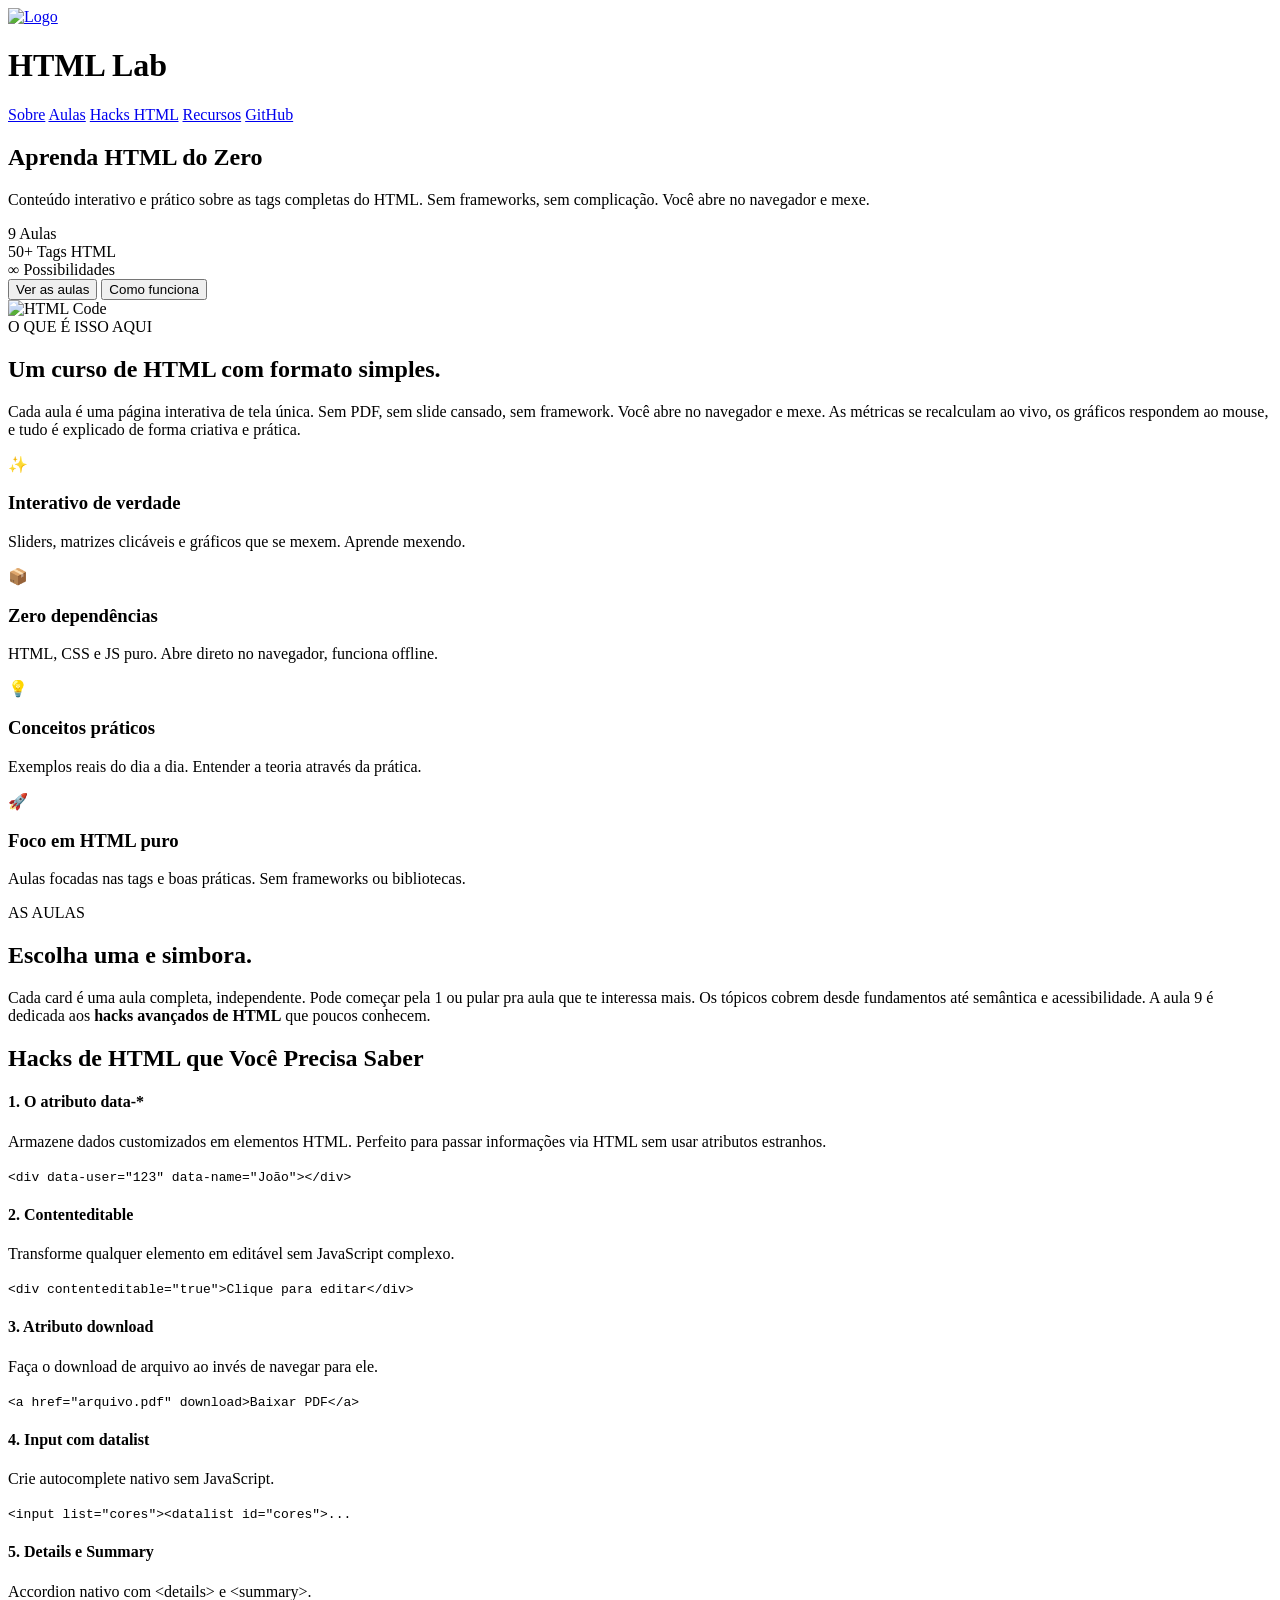
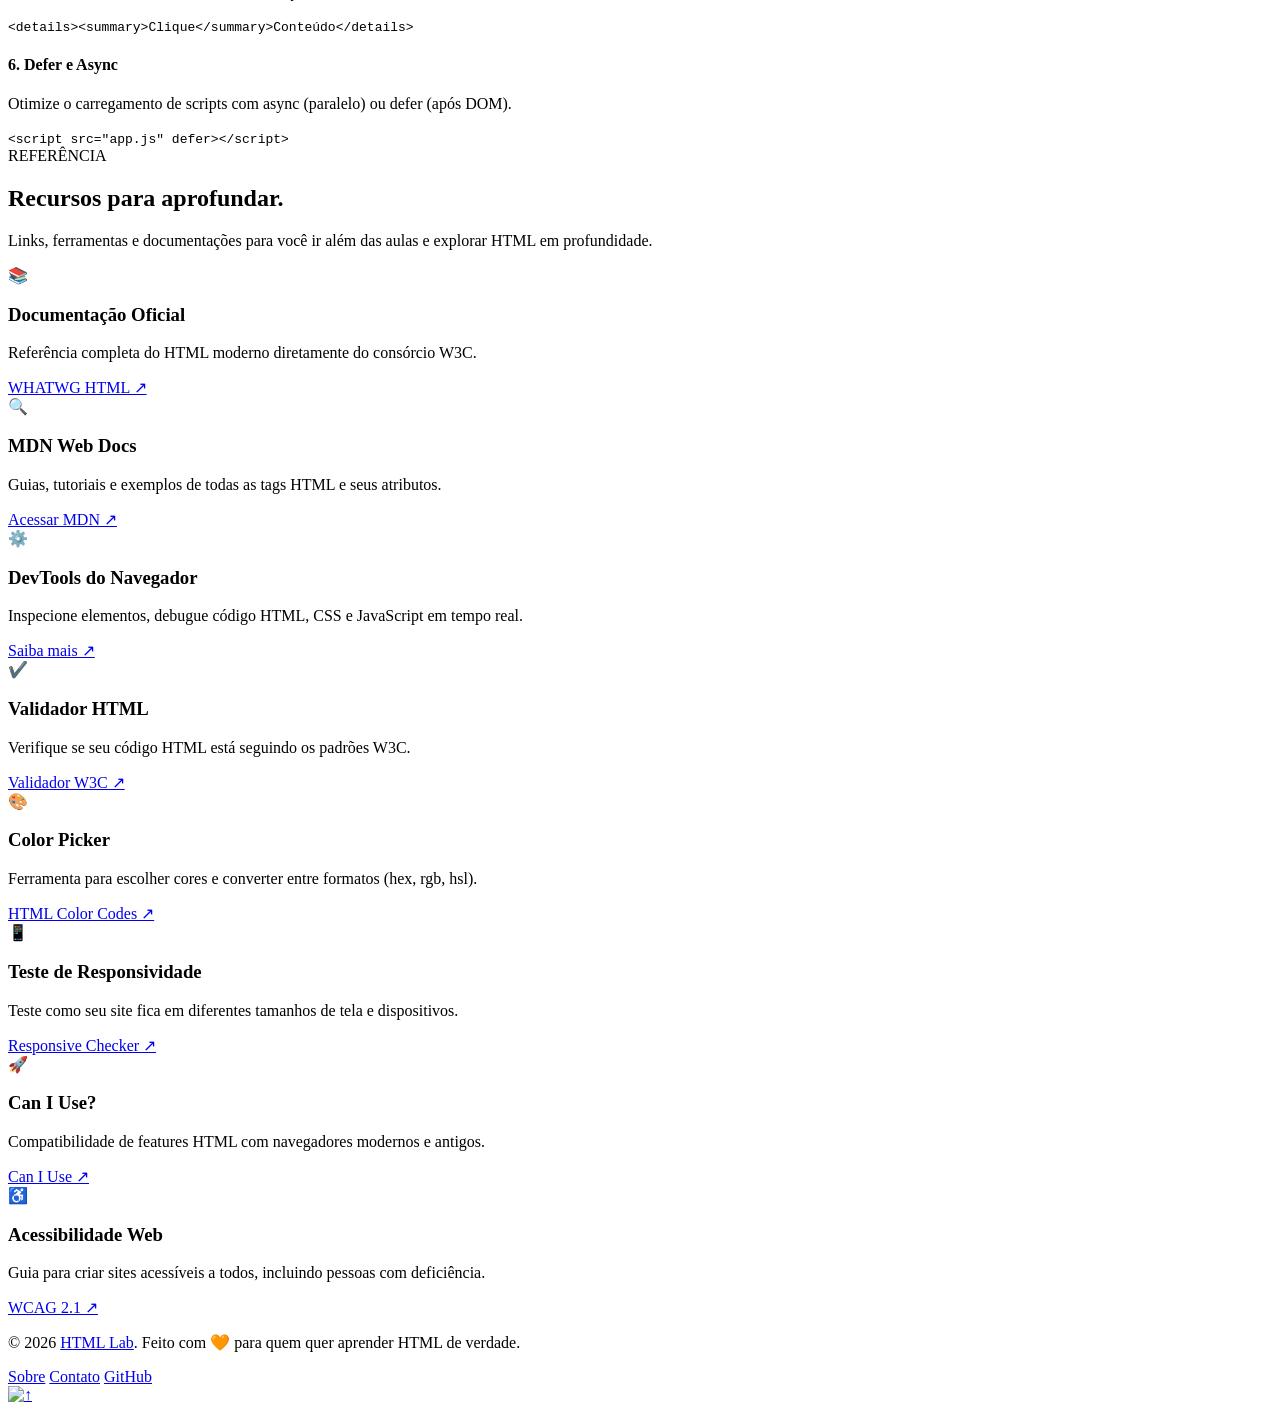
==== index.html @ 6359d2df "feat: update project title and branding from "Tudo Sobre HTML" to "HTML Lab" across all relevant fil" ====
<!DOCTYPE html>
<html lang="pt-BR">
<head>
    <meta charset="UTF-8">
    <meta name="viewport" content="width=device-width, initial-scale=1.0">
    <title>HTML Lab</title>
    <link rel="icon" type="image/x-icon" href="./img/favicon.ico">
    <link rel="stylesheet" href="css/style.css">
</head>
<body>
    <!-- HEADER -->
    <header class="header">
        <div class="header-container">
            <div class="logo">
                <a href="./"><img src="./img/logo.png" alt="Logo" class="logo-icon"></a>
                <h1>HTML Lab</h1>
            </div>
            <nav class="nav">
                <a href="#como-funciona">Sobre</a>
                <a href="#aulas">Aulas</a>
                <a href="#hacks">Hacks HTML</a>
                <a href="#recursos">Recursos</a>
                <a href="https://github.com/rhayssakramer/tudo-sobre-html" target="_blank">GitHub</a>
            </nav>
        </div>
    </header>

    <!-- HERO SECTION -->
    <section class="hero" id="sobre">
        <div class="hero-content">
            <h1>Aprenda HTML do Zero</h1>
            <p>Conteúdo interativo e prático sobre as tags completas do HTML. Sem frameworks, sem complicação. Você abre no navegador e mexe.</p>
            
            <!-- STATS COMPACTO -->
            <div class="stats stats-compact">
                <div class="stat-item">
                    <span class="stat-number">9</span>
                    <span class="stat-label">Aulas</span>
                </div>
                <div class="stat-item">
                    <span class="stat-number">50+</span>
                    <span class="stat-label">Tags HTML</span>
                </div>
                <div class="stat-item">
                    <span class="stat-number">∞</span>
                    <span class="stat-label">Possibilidades</span>
                </div>
            </div>
            
            <div class="hero-buttons">
                <button class="btn btn-primary" onclick="document.querySelector('#aulas').scrollIntoView({behavior: 'smooth'})">Ver as aulas</button>
                <button class="btn btn-secondary" onclick="document.querySelector('#como-funciona').scrollIntoView({behavior: 'smooth'})">Como funciona</button>
            </div>
        </div>
        <div class="hero-illustration">
            <img src="./img/html-3d.webp" alt="HTML Code" class="hero-image">
        </div>
    </section>

     <!-- COMO FUNCIONA -->
    <section class="como-funciona" id="como-funciona">
        <div class="como-funciona-header">
            <span class="como-label">O QUE É ISSO AQUI</span>
            <h2>Um curso de HTML <span class="destaque">com formato simples</span>.</h2>
            <p>Cada aula é uma página interativa de tela única. Sem PDF, sem slide cansado, sem framework. Você abre no navegador e mexe. As métricas se recalculam ao vivo, os gráficos respondem ao mouse, e tudo é explicado de forma criativa e prática.</p>
        </div>

        <div class="features-grid">
            <div class="feature-card">
                <div class="feature-icon">✨</div>
                <h3>Interativo de verdade</h3>
                <p>Sliders, matrizes clicáveis e gráficos que se mexem. Aprende mexendo.</p>
            </div>

            <div class="feature-card">
                <div class="feature-icon">📦</div>
                <h3>Zero dependências</h3>
                <p>HTML, CSS e JS puro. Abre direto no navegador, funciona offline.</p>
            </div>

            <div class="feature-card">
                <div class="feature-icon">💡</div>
                <h3>Conceitos práticos</h3>
                <p>Exemplos reais do dia a dia. Entender a teoria através da prática.</p>
            </div>

            <div class="feature-card">
                <div class="feature-icon">🚀</div>
                <h3>Foco em HTML puro</h3>
                <p>Aulas focadas nas tags e boas práticas. Sem frameworks ou bibliotecas.</p>
            </div>
        </div>
    </section>

    <!-- AULAS -->
    <section class="aulas" id="aulas">
        <div class="aulas-header">
            <span class="aulas-label">AS AULAS</span>
            <h2>Escolha uma e <span class="destaque">simbora.</span></h2>
            <p>Cada card é uma aula completa, independente. Pode começar pela 1 ou pular pra aula que te interessa mais. Os tópicos cobrem desde fundamentos até semântica e acessibilidade. A aula 9 é dedicada aos <strong>hacks avançados de HTML</strong> que poucos conhecem.</p>
        </div>
        <div class="aulas-grid">
            <!-- Cards gerados dinamicamente por JavaScript -->
        </div>
    </section>

    <!-- CTA -->
    <section class="hacks" id="hacks">
        <h2>Hacks de <span class="destaque">HTML</span> que Você Precisa Saber</h2>
        <div class="hacks-container">
            <div class="hack-item">
                <h4>1. O atributo data-*</h4>
                <p>Armazene dados customizados em elementos HTML. Perfeito para passar informações via HTML sem usar atributos estranhos.</p>
                <code>&lt;div data-user="123" data-name="João"&gt;&lt;/div&gt;</code>
            </div>
            <div class="hack-item">
                <h4>2. Contenteditable</h4>
                <p>Transforme qualquer elemento em editável sem JavaScript complexo.</p>
                <code>&lt;div contenteditable="true"&gt;Clique para editar&lt;/div&gt;</code>
            </div>
            <div class="hack-item">
                <h4>3. Atributo download</h4>
                <p>Faça o download de arquivo ao invés de navegar para ele.</p>
                <code>&lt;a href="arquivo.pdf" download&gt;Baixar PDF&lt;/a&gt;</code>
            </div>
            <div class="hack-item">
                <h4>4. Input com datalist</h4>
                <p>Crie autocomplete nativo sem JavaScript.</p>
                <code>&lt;input list="cores"&gt;&lt;datalist id="cores"&gt;...</code>
            </div>
            <div class="hack-item">
                <h4>5. Details e Summary</h4>
                <p>Accordion nativo com &lt;details&gt; e &lt;summary&gt;.</p>
                <code>&lt;details&gt;&lt;summary&gt;Clique&lt;/summary&gt;Conteúdo&lt;/details&gt;</code>
            </div>
            <div class="hack-item">
                <h4>6. Defer e Async</h4>
                <p>Otimize o carregamento de scripts com async (paralelo) ou defer (após DOM).</p>
                <code>&lt;script src="app.js" defer&gt;&lt;/script&gt;</code>
            </div>
        </div>
    </section>

    <!-- RECURSOS -->
    <section class="recursos" id="recursos">
        <div class="recursos-header">
            <span class="recursos-label">REFERÊNCIA</span>
            <h2>Recursos para <span class="destaque">aprofundar</span>.</h2>
            <p>Links, ferramentas e documentações para você ir além das aulas e explorar HTML em profundidade.</p>
        </div>

        <div class="recursos-grid">
            <div class="recurso-card">
                <div class="recurso-icon">📚</div>
                <h3>Documentação Oficial</h3>
                <p>Referência completa do HTML moderno diretamente do consórcio W3C.</p>
                <a href="https://html.spec.whatwg.org/" target="_blank" class="recurso-link">WHATWG HTML ↗</a>
            </div>

            <div class="recurso-card">
                <div class="recurso-icon">🔍</div>
                <h3>MDN Web Docs</h3>
                <p>Guias, tutoriais e exemplos de todas as tags HTML e seus atributos.</p>
                <a href="https://developer.mozilla.org/pt-BR/docs/Web/HTML" target="_blank" class="recurso-link">Acessar MDN ↗</a>
            </div>

            <div class="recurso-card">
                <div class="recurso-icon">⚙️</div>
                <h3>DevTools do Navegador</h3>
                <p>Inspecione elementos, debugue código HTML, CSS e JavaScript em tempo real.</p>
                <a href="https://developer.mozilla.org/pt-BR/docs/Learn/Common_questions/Tools_and_setup/What_are_browser_developer_tools" target="_blank" class="recurso-link">Saiba mais ↗</a>
            </div>

            <div class="recurso-card">
                <div class="recurso-icon">✔️</div>
                <h3>Validador HTML</h3>
                <p>Verifique se seu código HTML está seguindo os padrões W3C.</p>
                <a href="https://validator.w3.org/" target="_blank" class="recurso-link">Validador W3C ↗</a>
            </div>

            <div class="recurso-card">
                <div class="recurso-icon">🎨</div>
                <h3>Color Picker</h3>
                <p>Ferramenta para escolher cores e converter entre formatos (hex, rgb, hsl).</p>
                <a href="https://htmlcolorcodes.com/" target="_blank" class="recurso-link">HTML Color Codes ↗</a>
            </div>

            <div class="recurso-card">
                <div class="recurso-icon">📱</div>
                <h3>Teste de Responsividade</h3>
                <p>Teste como seu site fica em diferentes tamanhos de tela e dispositivos.</p>
                <a href="https://responsivedesignchecker.com/" target="_blank" class="recurso-link">Responsive Checker ↗</a>
            </div>

            <div class="recurso-card">
                <div class="recurso-icon">🚀</div>
                <h3>Can I Use?</h3>
                <p>Compatibilidade de features HTML com navegadores modernos e antigos.</p>
                <a href="https://caniuse.com/" target="_blank" class="recurso-link">Can I Use ↗</a>
            </div>

            <div class="recurso-card">
                <div class="recurso-icon">♿</div>
                <h3>Acessibilidade Web</h3>
                <p>Guia para criar sites acessíveis a todos, incluindo pessoas com deficiência.</p>
                <a href="https://www.w3.org/WAI/WCAG21/quickref/pt-BR/" target="_blank" class="recurso-link">WCAG 2.1 ↗</a>
            </div>
        </div>
    </section>

    <!-- FOOTER -->
    <footer class="footer">
        <div class="footer-content">
            <p>&copy; 2026 <a href="https://github.com/rhayssakramer/tudo-sobre-html">HTML Lab</a>. Feito com 🧡 para quem quer aprender HTML de verdade.</p>
            <div class="footer-links">
                <a href="#como-funciona">Sobre</a>
                <a href="https://rhayssakramer.vercel.app/">Contato</a>
                <a href="https://github.com/rhayssakramer" target="_blank">GitHub</a>
            </div>
        </div>
    </footer>

    <!-- BOTÃO VOLTAR AO TOPO -->
    <a href="#" class="scroll-to-top" id="scrollToTop">
        <img src="./img/next.png" alt="↑">
    </a>

    <script src="js/aulas.js"></script>
    <script src="js/script.js"></script>
</body>
</html>
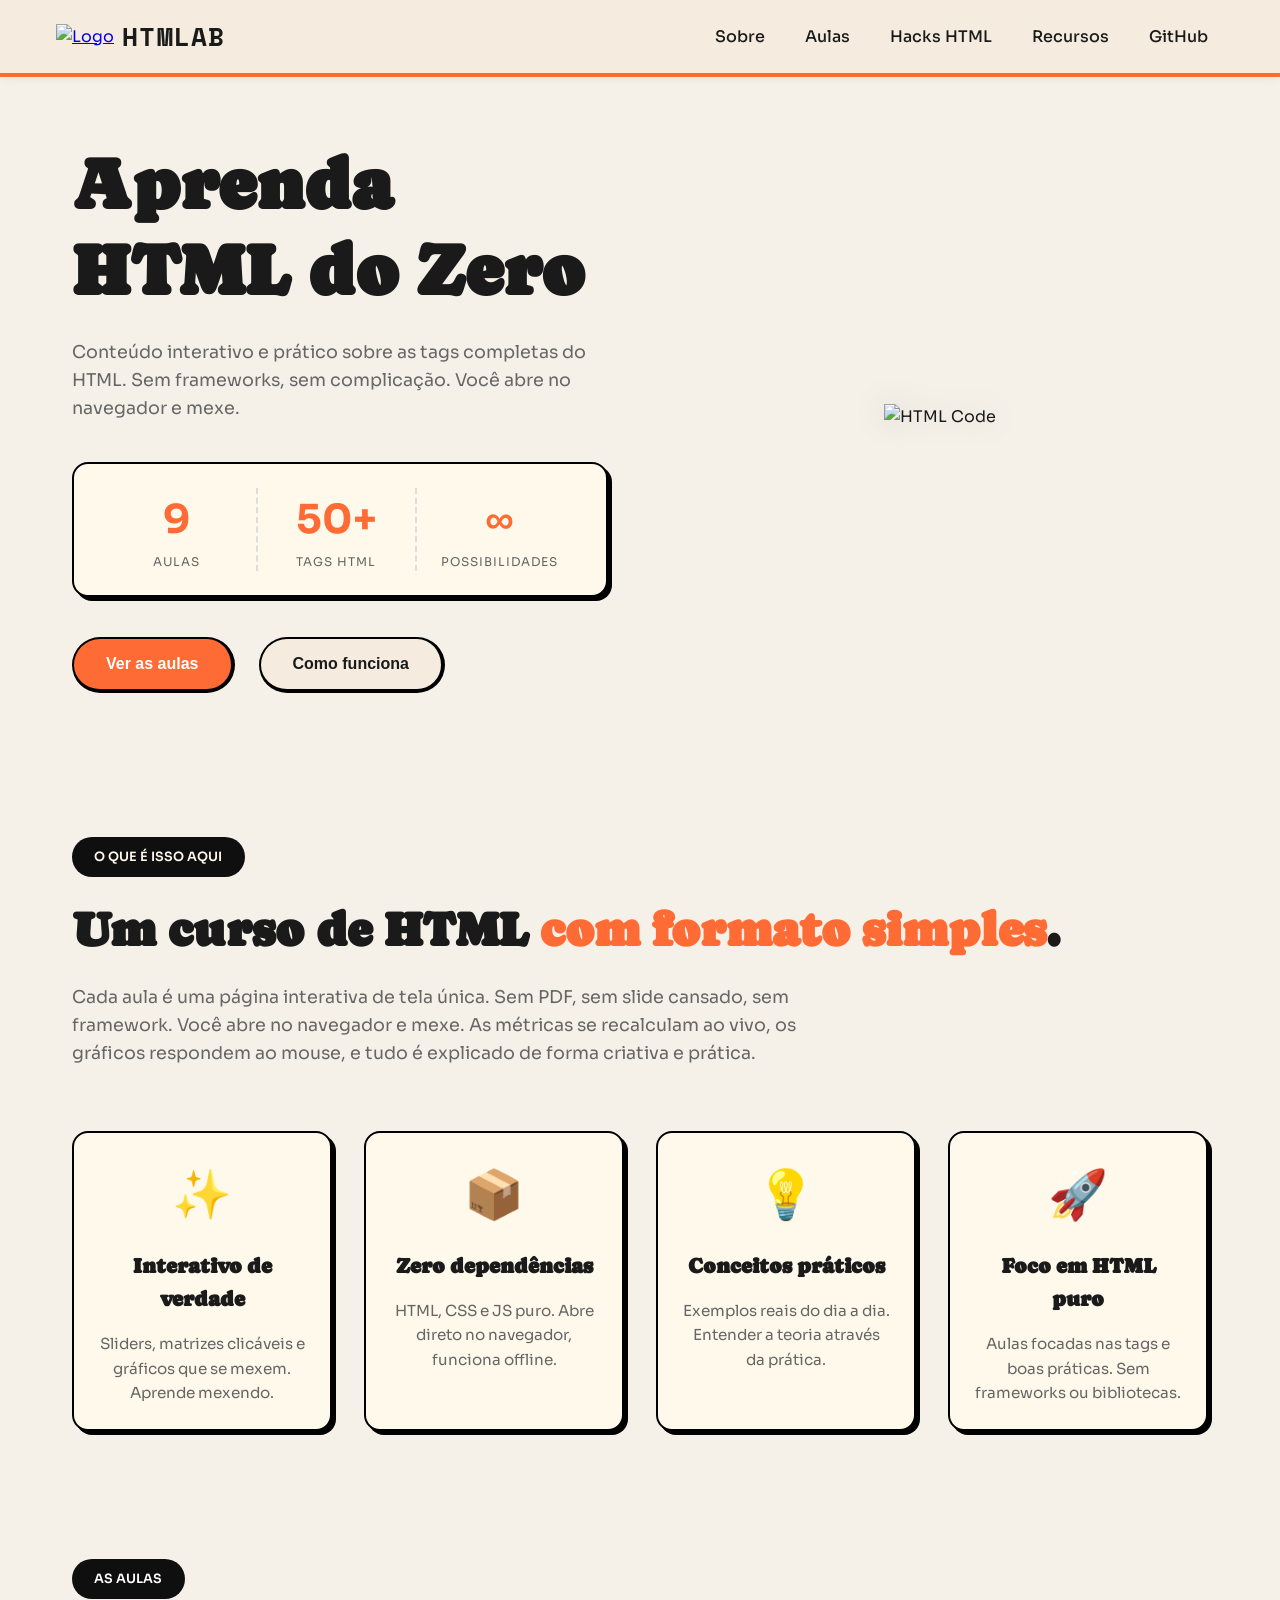
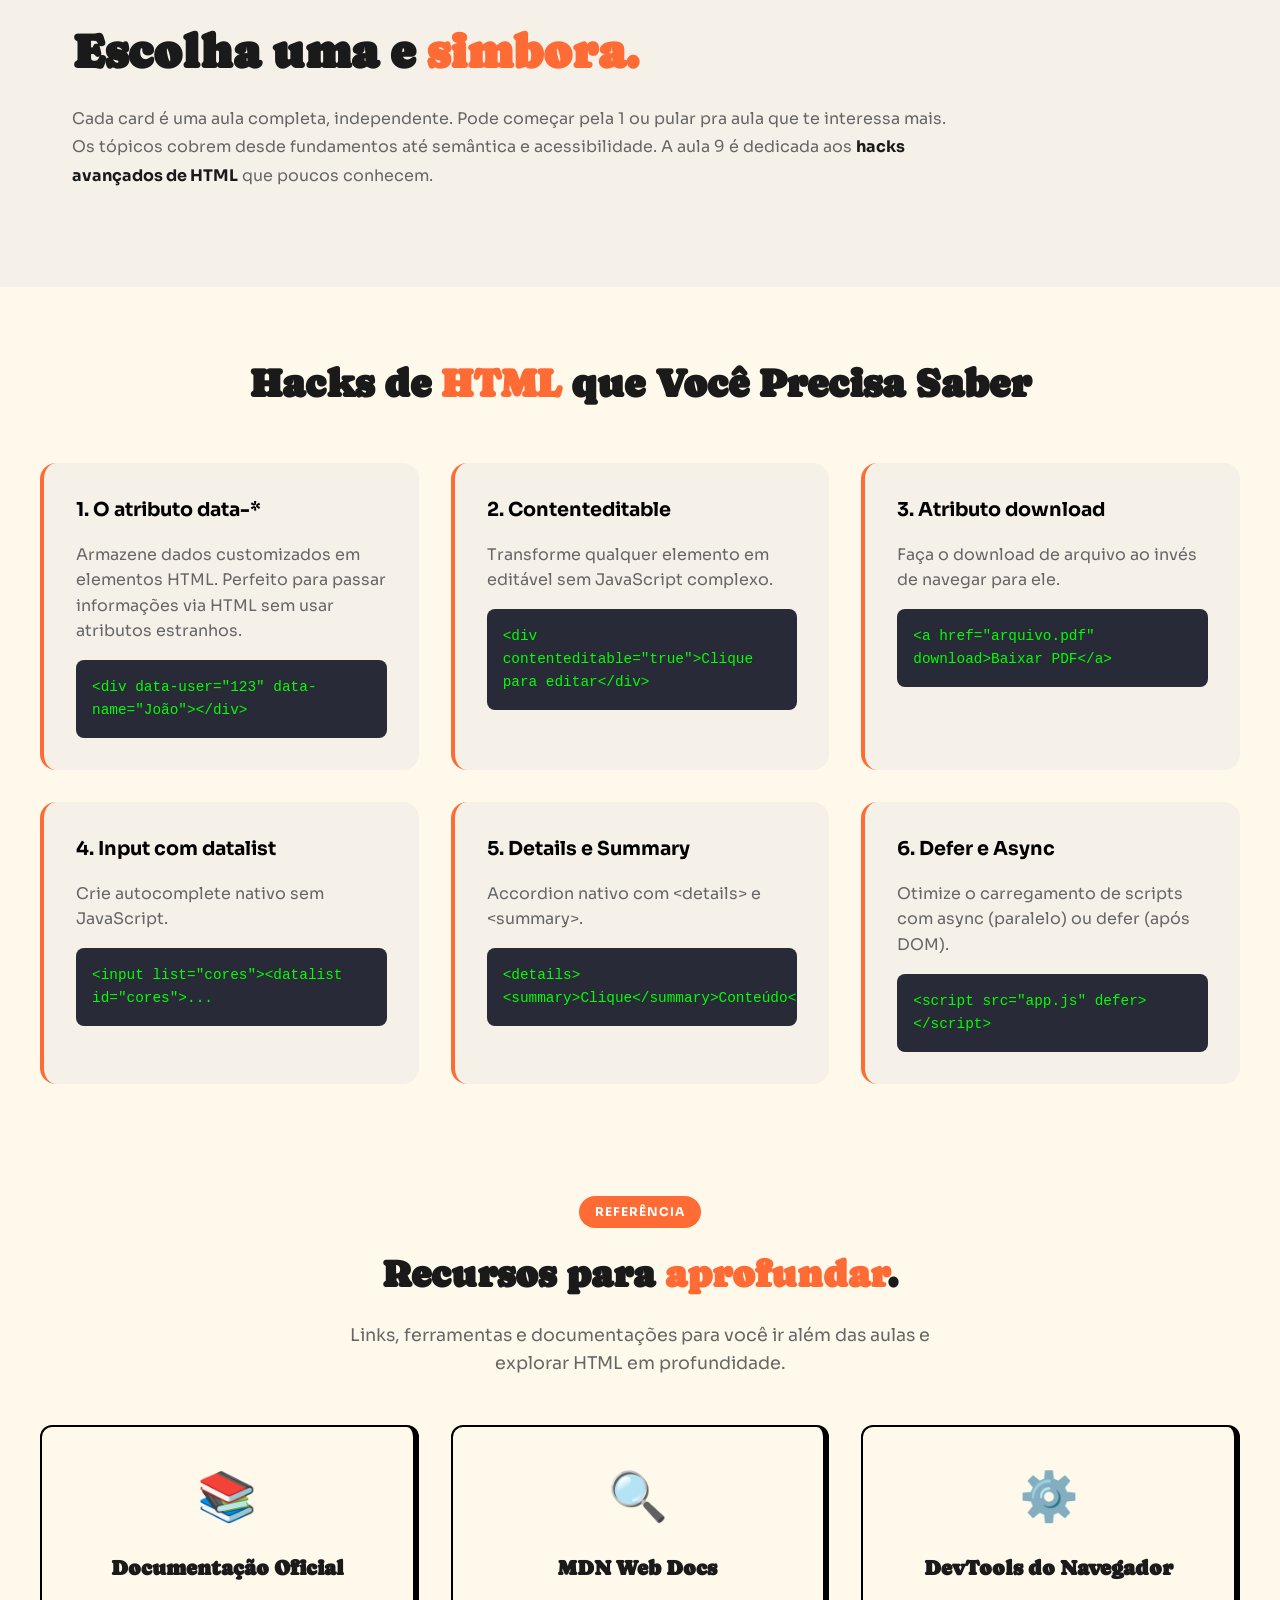
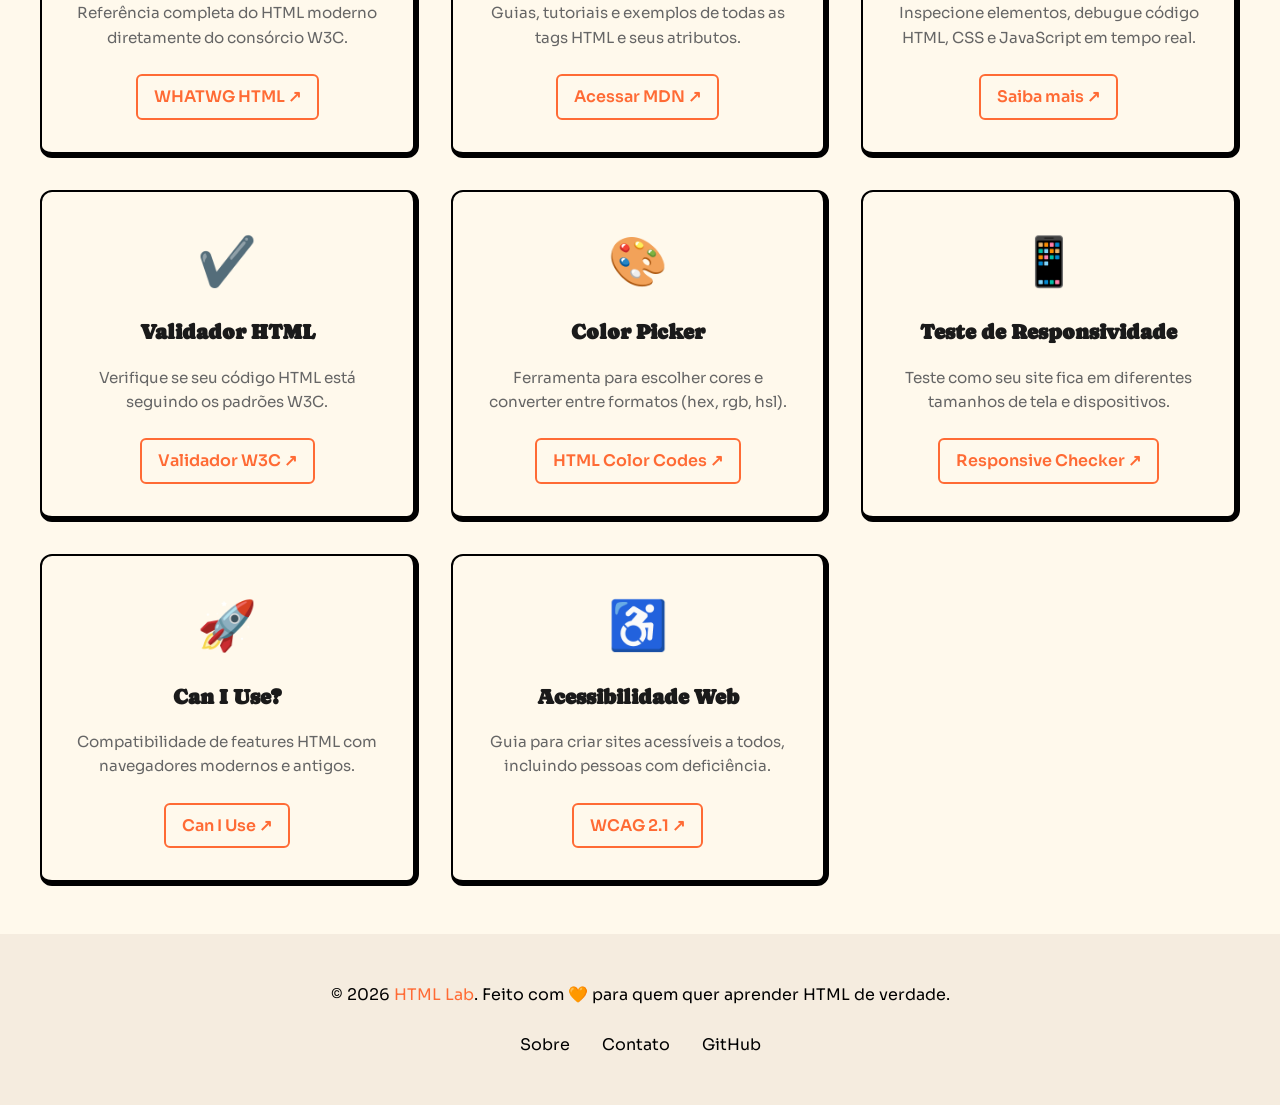
==== commit 923f46d4: "feat: update project title from "HTML Lab" to "HTMLAB" across multiple files" ====
--- a/index.html
+++ b/index.html
@@ -13,7 +13,7 @@
         <div class="header-container">
             <div class="logo">
                 <a href="./"><img src="./img/logo.png" alt="Logo" class="logo-icon"></a>
-                <h1>HTML Lab</h1>
+                <h1>HTMLAB</h1>
             </div>
             <nav class="nav">
                 <a href="#como-funciona">Sobre</a>
--- a/css/style.css
+++ b/css/style.css
@@ -0,0 +1,790 @@
+@import url('https://fonts.googleapis.com/css2?family=Caprasimo&display=swap');
+@import url('https://fonts.googleapis.com/css2?family=Sora:wght@400;600;700&display=swap');
+@import url('https://fonts.googleapis.com/css2?family=JetBrains+Mono:wght@400;500&display=swap');
+@import url('https://fonts.googleapis.com/css2?family=Space+Mono:wght@400;700&display=swap');
+
+* {
+    margin: 0;
+    padding: 0;
+    box-sizing: border-box;
+}
+
+:root {
+    --primary-color: #ff6b35;
+    --secondary-color: #4a90a4;
+    --accent-color: #ffc107;
+    --dark-bg: #0f0f0f;
+    --light-bg: #f5f0e8;
+    --text-dark: #1a1a1a;
+    --text-light: #666;
+    --border-radius: 16px;
+}
+
+body {
+    font-family: 'Sora', 'Segoe UI', Tahoma, Geneva, Verdana, sans-serif;
+    background-color: var(--light-bg);
+    color: var(--text-dark);
+    line-height: 1.6;
+}
+
+h1, h2, h3, h4, h5, h6 {
+    font-family: 'Caprasimo', serif;
+}
+
+/* HEADER */
+.header {
+    background: #f5ecdf;
+    border-bottom: 4px solid var(--primary-color);
+    position: sticky;
+    top: 0;
+    z-index: 100;
+    box-shadow: 0 2px 10px rgba(0, 0, 0, 0.05);
+}
+
+.header-container {
+    max-width: 1200px;
+    margin: 0 auto;
+    padding: 1rem 1rem;
+    display: flex;
+    justify-content: space-between;
+    align-items: center;
+}
+
+.logo {
+    display: flex;
+    align-items: center;
+    gap: 0.5rem;
+    text-decoration: none;
+    color: var(--text-dark);
+}
+
+.logo-icon {
+    width: 27px;
+    height: auto;
+}
+
+.logo h1 {
+    font-size: 1.6rem;
+    font-style: bold;
+    font-weight: bolder;
+    font-family: 'Space Mono', 'Courier New', monospace;
+    letter-spacing: 0.05em;
+}
+
+.nav {
+    display: flex;
+    gap: 0.5rem;
+    align-items: center;
+}
+
+.nav a {
+    text-decoration: none;
+    color: var(--text-dark);
+    font-weight: 500;
+    transition: all 0.3s;
+    padding: 0.4rem 1rem;
+    border-radius: 50px;
+}
+
+.nav a:hover {
+    background-color: #2d2d2d;
+    color: white;
+}
+
+/* HERO */
+.hero {
+    max-width: 1200px;
+    margin: 4rem auto;
+    padding: 0 2rem;
+    display: grid;
+    grid-template-columns: 1fr 1fr;
+    gap: 4rem;
+    align-items: center;
+}
+
+.hero-content h1 {
+    font-size: 4.5rem;
+    margin-bottom: 1.5rem;
+    line-height: 1.2;
+    color: var(--text-dark);
+}
+
+.hero-content p {
+    font-size: 1.1rem;
+    color: var(--text-light);
+    margin-bottom: 2.5rem;
+}
+
+.hero-buttons {
+    display: flex;
+    gap: 1.5rem;
+    flex-wrap: wrap;
+}
+
+.btn {
+    padding: 1rem 2rem;
+    border: 2px solid #000;
+    border-right: 4px solid #000;
+    border-bottom: 4px solid #000;
+    border-radius: 50px;
+    font-size: 1rem;
+    font-weight: 600;
+    cursor: pointer;
+    transition: all 0.3s;
+    text-decoration: none;
+    display: inline-block;
+}
+
+.btn-primary {
+    background-color: var(--primary-color);
+    color: white;
+}
+
+.btn-primary:hover {
+    transform: translateY(-3px) translateX(-3px);
+}
+
+.btn-secondary {
+    background-color: #f5ecdf;
+    color: var(--text-dark);
+    border: 2px solid #000;
+    border-right: 4px solid #000;
+    border-bottom: 4px solid #000;
+}
+
+.btn-secondary:hover {
+    background-color: var(--light-bg);
+    transform: translateY(-3px) translateX(-3px);
+}
+
+.btn-lg {
+    padding: 1.5rem 3rem;
+    font-size: 1.1rem;
+}
+
+.hero-illustration {
+    display: flex;
+    justify-content: center;
+    align-items: center;
+}
+
+.hero-image {
+    max-width: 100%;
+    height: auto;
+    filter: drop-shadow(0 0 15px rgba(0, 0, 0, 0.15));
+}
+
+/* STATS */
+.stats {
+    display: flex;
+    justify-content: center;
+    gap: 0;
+    padding: 1.5rem;
+    background: #fff9ec;
+    border-radius: var(--border-radius);
+    border: 2px solid #000;
+    max-width: 100%;
+    box-shadow: 4px 4px 0 #000;
+}
+
+.stats-compact {
+    margin: 2rem 0 2.5rem 0;
+    padding: 1.5rem;
+    gap: 0;
+    border: 2px solid #000;
+    box-shadow: 4px 4px 0 #000;
+}
+
+.stats-compact .stat-number {
+    font-size: 2.5rem;
+}
+
+.stats-compact .stat-label {
+    font-size: 0.75rem;
+    text-transform: uppercase;
+    letter-spacing: 1px;
+}
+
+.stat-item {
+    text-align: center;
+    display: flex;
+    flex-direction: column;
+    padding: 0 1.5rem;
+    flex: 1;
+}
+
+.stat-item:not(:last-child) {
+    border-right: 2px dashed #ddd;
+}
+
+.stat-number {
+    font-size: 3rem;
+    font-weight: bold;
+    color: var(--primary-color);
+}
+
+.stat-label {
+    color: var(--text-light);
+    font-size: 0.85rem;
+    text-transform: uppercase;
+    letter-spacing: 0.5px;
+}
+
+/* AULAS SECTION */
+.aulas {
+    max-width: 1200px;
+    margin: 3rem auto;
+    padding: 0 2rem;
+    scroll-margin-top: 100px;
+}
+
+.aulas-header {
+    margin-bottom: 3rem;
+}
+
+.aulas-label {
+    display: inline-block;
+    background: var(--dark-bg);
+    color: white;
+    padding: 0.6rem 1.4rem;
+    border-radius: 50px;
+    font-size: 0.8rem;
+    font-weight: 600;
+    margin-bottom: 1.5rem;
+}
+
+.aulas h2 {
+    font-size: 3rem;
+    margin-bottom: 1.5rem;
+    line-height: 1.2;
+}
+
+.aulas p {
+    font-size: 1rem;
+    color: var(--text-light);
+    max-width: 900px;
+    line-height: 1.8;
+}
+
+.aulas p strong {
+    font-weight: 700;
+    color: var(--text-dark);
+}
+
+.aulas-grid {
+    display: grid;
+    grid-template-columns: repeat(auto-fit, minmax(300px, 1fr));
+    gap: 2rem;
+}
+
+.aula-card {
+    background: #fff9ec;
+    border-radius: var(--border-radius);
+    padding: 2rem;
+    border: 3px solid #000;
+    border-top: 5px solid var(--card-color, #ff6b35);
+    transition: all 0.3s;
+    box-shadow: 4px 4px 0 #000, 0 5px 15px rgba(0, 0, 0, 0.08);
+    display: flex;
+    flex-direction: column;
+}
+
+.aula-card:hover {
+    transform: translateY(-8px);
+    box-shadow: 0 15px 30px rgba(0, 0, 0, 0.15);
+}
+
+.aula-card-header {
+    display: flex;
+    justify-content: space-between;
+    align-items: flex-start;
+    margin-bottom: 0;
+}
+
+.aula-label {
+    font-size: 0.7rem;
+    font-weight: 700;
+    color: #999;
+    letter-spacing: 1px;
+    display: flex;
+    flex-direction: column;
+}
+
+.aula-number {
+    font-size: 4rem;
+    font-weight: 900;
+    color: var(--card-color, #ff6b35);
+    margin-bottom: 0.8rem;
+    line-height: 0.8;
+    margin-top: -4px;
+}
+
+.aula-tag {
+    display: inline-block;
+    background: var(--dark-bg);
+    color: white;
+    padding: 0.5rem 1rem;
+    border-radius: 50px;
+    font-size: 0.75rem;
+    font-weight: 600;
+}
+
+.aula-card h3 {
+    font-family: 'Caprasimo', serif;
+    font-size: 1.5rem;
+    margin-bottom: 1rem;
+    font-weight: 700;
+    line-height: 1.3;
+}
+
+.aula-card p {
+    font-family: 'Sora', sans-serif;
+    color: var(--text-light);
+    margin-bottom: 1.5rem;
+    font-size: 0.95rem;
+    flex-grow: 1;
+}
+
+.tags {
+    display: flex;
+    gap: 0.5rem;
+    margin-bottom: 1.5rem;
+    flex-wrap: wrap;
+}
+
+.tag {
+    background: #f5e9cf;
+    padding: 0.5rem 0.5rem;
+    border-radius: 25px;
+    font-size: 0.6rem;
+    border: 2px solid #999;
+    color: var(--text-dark);
+    font-weight: 500;
+    font-family: 'JetBrains Mono', monospace;
+}
+
+.aula-link {
+    font-family: 'Sora', sans-serif;
+    color: black;
+    text-decoration: underline;
+    text-decoration-color: var(--card-color, #ff6b35);
+    text-decoration-thickness: 3px;
+    text-underline-offset: 5px;
+    font-weight: 600;
+    transition: all 0.3s;
+    display: inline-flex;
+    align-items: center;
+    gap: 0.4rem;
+}
+
+.aula-em-breve {
+    align-self: flex-start;
+    background: #f5e9cf;
+    color: var(--text-dark);
+    border: 2px solid var(--text-dark);
+    border-radius: 50px;
+    padding: 0.3rem 0.8rem;
+    font-size: 0.75rem;
+    font-weight: 600;
+    box-shadow: 2px 2px 0 var(--text-dark);
+}
+
+.arrow-icon {
+    width: 16px;
+    height: 16px;
+    display: inline-block;
+}
+
+.aula-link:hover {
+    transform: translateX(4px);
+}
+
+/* COMO FUNCIONA SECTION */
+.como-funciona {
+    background: var(--light-bg);
+    padding: 5rem 2rem;
+    max-width: 1200px;
+    margin: 3rem auto;
+    scroll-margin-top: 50px;
+}
+
+.como-funciona-header {
+    margin-bottom: 4rem;
+}
+
+.como-label {
+    display: inline-block;
+    background: var(--dark-bg);
+    color: #fff9ec;
+    padding: 0.6rem 1.4rem;
+    border-radius: 50px;
+    font-size: 0.8rem;
+    font-weight: 600;
+    margin-bottom: 1.5rem;
+}
+
+.como-funciona h2 {
+    font-size: 3rem;
+    margin-bottom: 1.5rem;
+    line-height: 1.2;
+}
+
+.destaque {
+    color: var(--primary-color);
+}
+
+.como-funciona p {
+    font-size: 1.1rem;
+    color: var(--text-light);
+    max-width: 800px;
+}
+
+.features-grid {
+    display: grid;
+    grid-template-columns: repeat(auto-fit, minmax(250px, 1fr));
+    gap: 2rem;
+}
+
+.feature-card {
+    background: #fff9ec;
+    padding: 1.5rem;
+    border-radius: var(--border-radius);
+    border: 2px solid #000;
+    text-align: center;
+    transition: all 0.3s;
+    box-shadow: 4px 4px 0 #000;
+}
+
+.feature-card:hover {
+    transform: translateY(-8px);
+    box-shadow: 4px 4px 0 #000, 0 15px 30px rgba(0, 0, 0, 0.1);
+}
+
+.feature-icon {
+    font-size: 3rem;
+    margin-bottom: 1rem;
+}
+
+.feature-card h3 {
+    font-size: 1.3rem;
+    margin-bottom: 1rem;
+    color: var(--text-dark);
+}
+
+.feature-card p {
+    color: var(--text-light);
+    font-size: 0.95rem;
+    line-height: 1.6;
+}
+
+/* HACKS SECTION */
+.hacks {
+    background: #fff9ec;
+    margin: 3rem 0 0 0;
+    padding: 4rem 2rem;
+    scroll-margin-top: 100px;
+}
+
+.hacks h2 {
+    font-size: 2.5rem;
+    text-align: center;
+    margin-bottom: 3rem;
+    max-width: 1200px;
+    margin-left: auto;
+    margin-right: auto;
+}
+
+.hacks-container {
+    max-width: 1200px;
+    margin: 0 auto;
+    display: grid;
+    grid-template-columns: repeat(auto-fit, minmax(300px, 1fr));
+    gap: 2rem;
+}
+
+.hack-item {
+    padding: 2rem;
+    background: var(--light-bg);
+    border-radius: var(--border-radius);
+    border-left: 4px solid #ff6b35;
+}
+
+.hack-item h4 {
+    color: black;
+    font-family: 'Sora';
+    margin-bottom: 1rem;
+    font-size: 1.2rem;
+}
+
+.hack-item p {
+    color: var(--text-light);
+    margin-bottom: 1rem;
+}
+
+.hack-item code {
+    display: block;
+    background: #282a37;
+    color: #00ff00;
+    padding: 1rem;
+    border-radius: 8px;
+    font-family: 'Courier New', monospace;
+    font-size: 0.9rem;
+    overflow-x: auto;
+    scrollbar-color: #888 transparent;
+    scrollbar-width: thin;
+}
+
+.hack-item code::-webkit-scrollbar {
+    height: 6px;
+    background: transparent;
+}
+
+.hack-item code::-webkit-scrollbar-track {
+    background: transparent;
+}
+
+.hack-item code::-webkit-scrollbar-thumb {
+    background: #888;
+    border-radius: 3px;
+}
+
+.hack-item code::-webkit-scrollbar-button {
+    display: none;
+}
+
+/* FOOTER */
+.footer {
+    background: #f5ecdf;
+    color: black;
+    padding: 3rem 2rem;
+    text-align: center;
+}
+
+.footer-content {
+    max-width: 1200px;
+    margin: 0 auto;
+}
+
+.footer-content a{
+    text-decoration: none;
+    color: #ff6b35;
+}
+
+.footer-links {
+    display: flex;
+    justify-content: center;
+    gap: 2rem;
+    margin-top: 1.5rem;
+}
+
+.footer-links a {
+    color: black;
+    text-decoration: none;
+    transition: color 0.3s;
+}
+
+.footer-links a:hover {
+    color: var(--primary-color);
+}
+
+/* SCROLL TO TOP BUTTON */
+.scroll-to-top {
+    position: fixed;
+    bottom: 2rem;
+    right: 2rem;
+    width: 50px;
+    height: 50px;
+    background: var(--primary-color);
+    border-radius: 50%;
+    display: flex;
+    align-items: center;
+    justify-content: center;
+    box-shadow: 0 4px 12px rgba(255, 107, 53, 0.3);
+    opacity: 0;
+    visibility: hidden;
+    transform: translateY(20px);
+    transition: all 0.3s ease;
+    z-index: 99;
+    cursor: pointer;
+    border: none;
+    text-decoration: none;
+}
+
+.scroll-to-top img {
+    width: 24px;
+    height: 24px;
+
+    filter: brightness(0) invert(1);
+}
+
+.scroll-to-top.visible {
+    opacity: 1;
+    visibility: visible;
+    transform: translateY(0);
+}
+
+.scroll-to-top:hover {
+    background: #ff5722;
+    box-shadow: 0 6px 16px rgba(255, 107, 53, 0.4);
+    transform: translateY(-5px);
+}
+
+/* RECURSOS */
+.recursos {
+    background: #fff9ec;
+    width: 100%;
+    padding: 3rem 2rem;    
+    scroll-margin-top: 100px;}
+
+.recursos > * {
+    max-width: 1200px;
+    margin: 0 auto;
+}
+
+.recursos-header {
+    text-align: center;
+    margin-bottom: 3rem;
+    max-width: 1200px;
+    margin-left: auto;
+    margin-right: auto;
+}
+
+.recursos-label {
+    display: inline-block;
+    background: var(--primary-color);
+    color: white;
+    padding: 0.4rem 1rem;
+    border-radius: 50px;
+    font-size: 0.75rem;
+    font-weight: 700;
+    letter-spacing: 1px;
+    margin-bottom: 1rem;
+}
+
+.recursos-header h2 {
+    font-family: 'Caprasimo', serif;
+    font-size: 2.4rem;
+    margin-bottom: 1rem;
+}
+
+.recursos-header p {
+    font-size: 1.1rem;
+    color: var(--text-light);
+    max-width: 600px;
+    margin: 0 auto;
+}
+
+.recursos-grid {
+    display: grid;
+    grid-template-columns: repeat(auto-fit, minmax(280px, 1fr));
+    gap: 2rem;
+}
+
+.recurso-card {
+    background: #fff9ec;
+    padding: 2rem;
+    border-radius: 12px;
+    border: 2px solid black;
+    border-right: 6px solid #000;
+    border-bottom: 6px solid #000;
+    transition: all 0.3s ease;
+    text-align: center;
+}
+
+.recurso-card:hover {
+    border-color: var(--primary-color);
+    box-shadow: 0 8px 24px rgba(0, 0, 0, 0.1);
+    transform: translateY(-4px);
+}
+
+.recurso-icon {
+    font-size: 3rem;
+    margin-bottom: 1rem;
+    display: block;
+}
+
+.recurso-card h3 {
+    font-size: 1.3rem;
+    margin-bottom: 1rem;
+    color: var(--text-dark);
+    font-weight: 700;
+}
+
+.recurso-card p {
+    font-size: 0.95rem;
+    color: var(--text-light);
+    margin-bottom: 1.5rem;
+    line-height: 1.6;
+}
+
+.recurso-link {
+    display: inline-block;
+    color: var(--primary-color);
+    text-decoration: none;
+    font-weight: 600;
+    padding: 0.5rem 1rem;
+    border: 2px solid var(--primary-color);
+    border-radius: 6px;
+    transition: all 0.3s ease;
+}
+
+.recurso-link:hover {
+    background: var(--primary-color);
+    color: white;
+    transform: translateX(4px);
+}
+
+/* RESPONSIVO */
+@media (max-width: 768px) {
+    .hero {
+        grid-template-columns: 1fr;
+        margin: 2rem auto;
+    }
+
+    .hero-content h2 {
+        font-size: 2rem;
+    }
+
+    .logo h1 {
+        display: none;
+    }
+
+    .nav {
+        gap: 1.5rem;
+        font-size: 0.9rem;
+    }
+
+    .stats {
+        flex-direction: column;
+        gap: 2rem;
+    }
+
+    .header-container {
+        padding: 1rem;
+    }
+
+    .hero-buttons {
+        flex-direction: column;
+    }
+
+    .code-box {
+        font-size: 2rem;
+    }
+
+    .aulas-grid {
+        grid-template-columns: 1fr;
+    }
+
+    .hacks-container {
+        grid-template-columns: 1fr;
+    }
+
+    .recursos-header h2 {
+        font-size: 1.8rem;
+    }
+
+    .recursos-grid {
+        grid-template-columns: 1fr;
+        gap: 1.5rem;
+    }
+}
